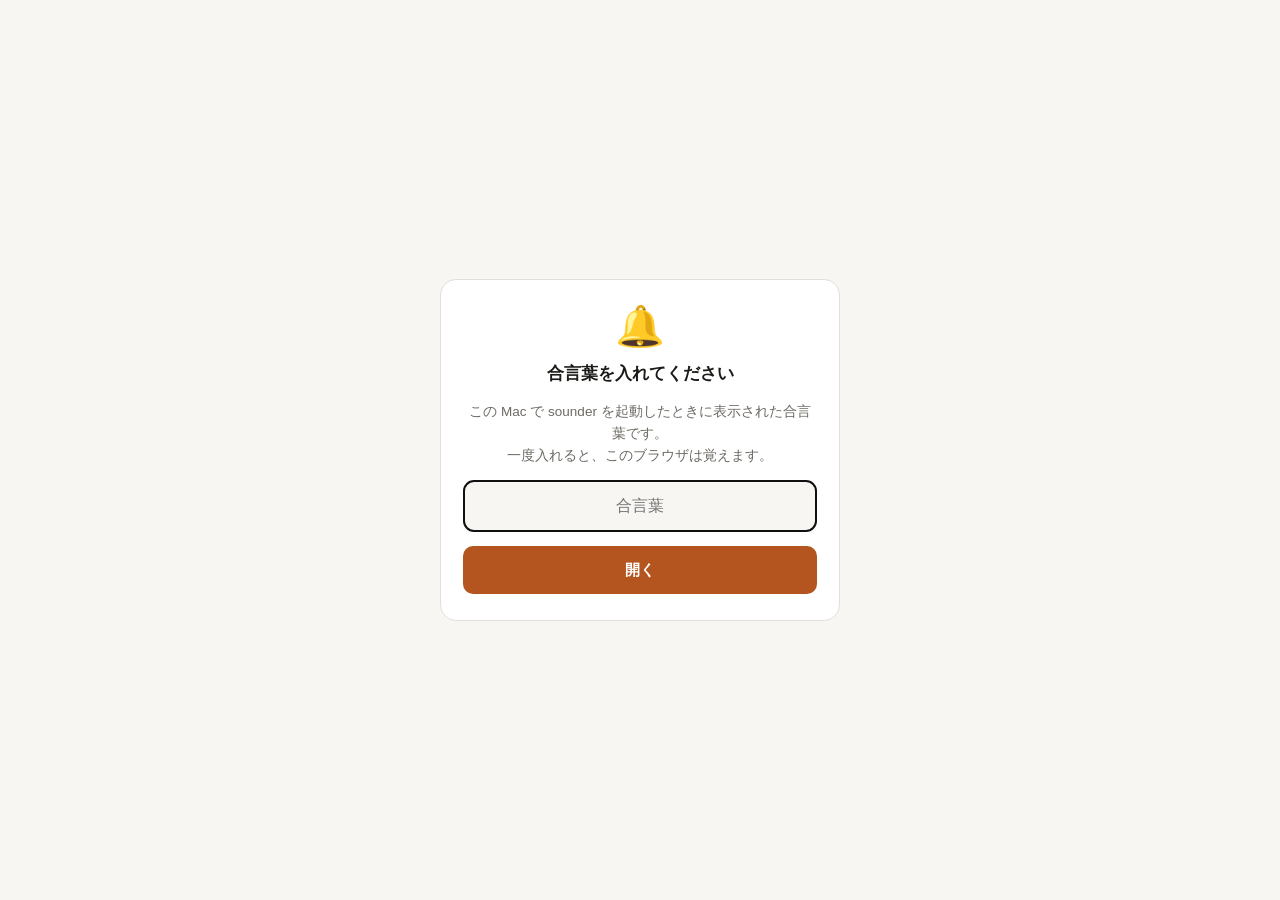
==== web/unlock.html @ 02d23c35 "ホーム画面用のアイコンと、合言葉の入力画面を追加 - sounder/icon.py で アプリアイコンの PNG を生成（標準ライブラリだけで描画）。   ホーム画面に追加したときページのスクリーン" ====
<!doctype html>
<html lang="ja">
<head>
<meta charset="utf-8">
<meta name="viewport" content="width=device-width, initial-scale=1, viewport-fit=cover">
<meta name="color-scheme" content="light dark">
<title>sounder — 合言葉</title>
<link rel="apple-touch-icon" href="/icon-180.png">
<style>
  :root { --bg: #f7f6f3; --surface: #fff; --line: #e2dfd8; --ink: #1c1b18; --ink-2: #6d6a63; --accent: #b4551f; }
  @media (prefers-color-scheme: dark) {
    :root { --bg: #151618; --surface: #1e2023; --line: #33373d; --ink: #edebe7; --ink-2: #a19e97; --accent: #e08a4e; }
  }
  * { box-sizing: border-box; }
  body {
    margin: 0; min-height: 100vh; display: grid; place-items: center; padding: 24px;
    background: var(--bg); color: var(--ink);
    font: 15px/1.6 -apple-system, BlinkMacSystemFont, "Hiragino Sans", "Noto Sans JP", sans-serif;
  }
  .card {
    background: var(--surface); border: 1px solid var(--line); border-radius: 16px;
    padding: 26px 22px; width: min(400px, 100%); display: grid; gap: 14px; text-align: center;
  }
  .mark { font-size: 40px; line-height: 1; }
  h1 { font-size: 17px; margin: 0; }
  p { margin: 0; font-size: 13.5px; color: var(--ink-2); }
  input {
    font: inherit; font-size: 16px; text-align: center; width: 100%;
    padding: 12px; border-radius: 10px; border: 1px solid var(--line);
    background: var(--bg); color: var(--ink);
  }
  button {
    font: inherit; font-size: 15px; font-weight: 600; cursor: pointer; width: 100%;
    padding: 12px; border-radius: 10px; border: 0; background: var(--accent); color: #fff;
  }
  .err { color: #a63232; font-size: 13px; }
</style>
</head>
<body>
<form class="card" id="f">
  <div class="mark" aria-hidden="true">🔔</div>
  <h1>合言葉を入れてください</h1>
  <p>この Mac で sounder を起動したときに表示された合言葉です。<br>
     一度入れると、このブラウザは覚えます。</p>
  <input type="password" id="t" autocomplete="current-password" inputmode="text"
         placeholder="合言葉" autofocus>
  <button type="submit">開く</button>
  <p class="err" id="e" hidden>合言葉が違うようです。もう一度お試しください。</p>
</form>
<script>
  var q = new URLSearchParams(location.search);
  if (q.get('t')) document.getElementById('e').hidden = false;
  document.getElementById('f').addEventListener('submit', function (ev) {
    ev.preventDefault();
    var v = document.getElementById('t').value.trim();
    if (v) location.href = '/?t=' + encodeURIComponent(v);
  });
</script>
</body>
</html>
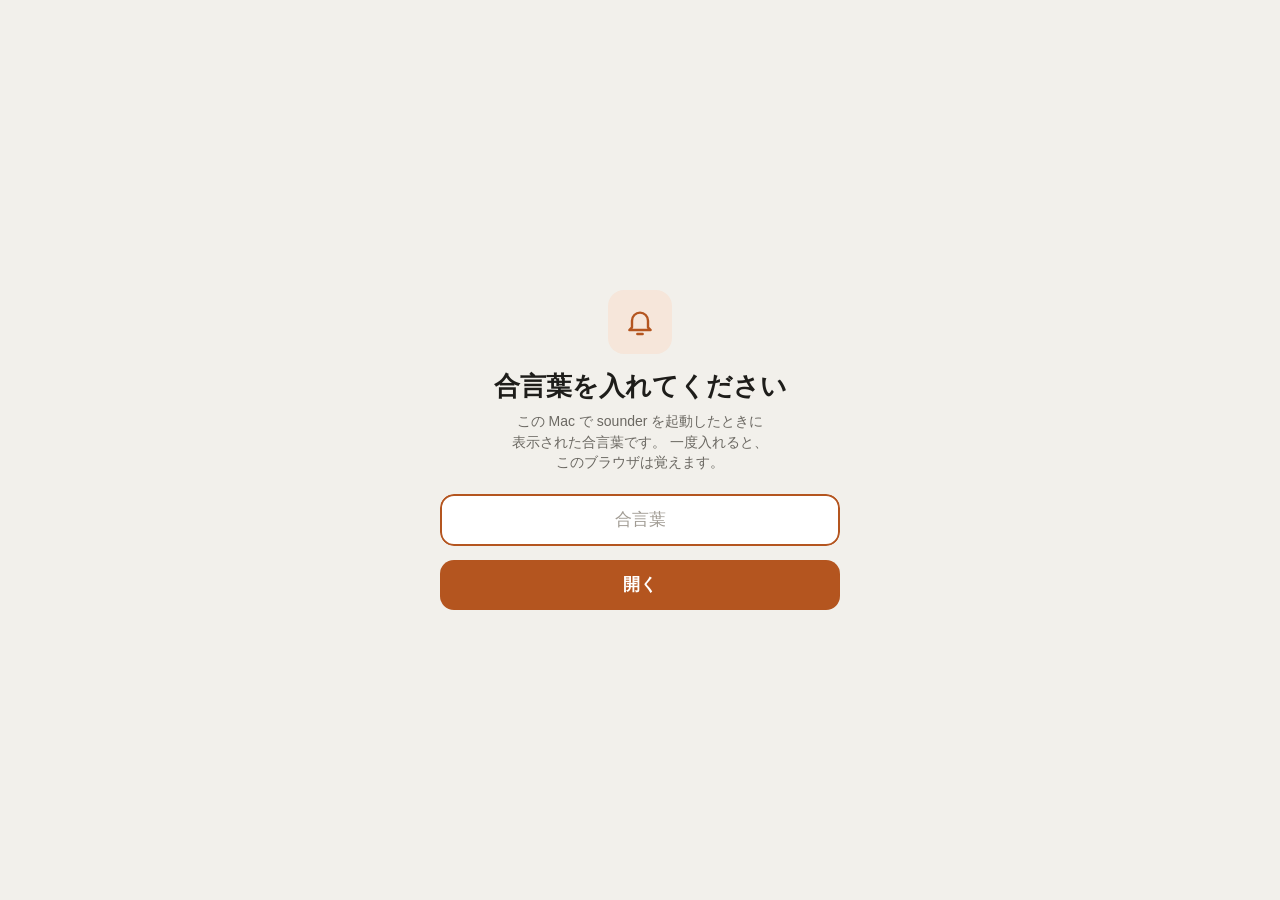
==== commit d1fc4361: "Web UI を B案（iOS 時計アプリ型）で main のデータモデルの上に作り直す 見た目と操作は B案（docs/ui-redesign-b.md）のまま、main の機能を中に入れた。  -" ====
--- a/web/unlock.html
+++ b/web/unlock.html
@@ -4,48 +4,79 @@
 <meta charset="utf-8">
 <meta name="viewport" content="width=device-width, initial-scale=1, viewport-fit=cover">
 <meta name="color-scheme" content="light dark">
+<meta name="theme-color" content="#f2f0eb" media="(prefers-color-scheme: light)">
+<meta name="theme-color" content="#141312" media="(prefers-color-scheme: dark)">
+<meta name="apple-mobile-web-app-capable" content="yes">
+<meta name="apple-mobile-web-app-title" content="sounder">
 <title>sounder — 合言葉</title>
 <link rel="apple-touch-icon" href="/icon-180.png">
+<link rel="icon" href="/icon-192.png" sizes="192x192">
+<!-- フォントとアイコンは合言葉なしでも配られる（sounder/server.py の _public） -->
 <style>
-  :root { --bg: #f7f6f3; --surface: #fff; --line: #e2dfd8; --ink: #1c1b18; --ink-2: #6d6a63; --accent: #b4551f; }
+  @font-face { font-family: "M PLUS Rounded 1c"; font-weight: 400; font-display: swap; src: url("/fonts/MPLUSRounded1c-Regular.woff2") format("woff2"); }
+  @font-face { font-family: "M PLUS Rounded 1c"; font-weight: 700; font-display: swap; src: url("/fonts/MPLUSRounded1c-Bold.woff2") format("woff2"); }
+  :root {
+    --bg: #f2f0eb; --surface: #fff; --fill: #efece6; --ink: #1e1d1a; --ink-2: #6b6862;
+    --ink-off: #a19c94; --accent: #b4551f; --accent-soft: #f6e6da; --err: #a63232;
+  }
   @media (prefers-color-scheme: dark) {
-    :root { --bg: #151618; --surface: #1e2023; --line: #33373d; --ink: #edebe7; --ink-2: #a19e97; --accent: #e08a4e; }
+    :root {
+      --bg: #141312; --surface: #1f1e1c; --fill: #2a2825; --ink: #eceae6; --ink-2: #9d9a94;
+      --ink-off: #6a665f; --accent: #e08a4e; --accent-soft: #3a2a1c; --err: #ef8a8a;
+    }
   }
   * { box-sizing: border-box; }
+  html { -webkit-text-size-adjust: 100%; text-size-adjust: 100%; background: var(--bg); }
   body {
-    margin: 0; min-height: 100vh; display: grid; place-items: center; padding: 24px;
+    margin: 0; min-height: 100vh; min-height: 100dvh;
+    display: flex; flex-direction: column; justify-content: center;
+    padding: calc(24px + env(safe-area-inset-top, 0px)) calc(16px + env(safe-area-inset-right, 0px))
+             calc(24px + env(safe-area-inset-bottom, 0px)) calc(16px + env(safe-area-inset-left, 0px));
     background: var(--bg); color: var(--ink);
-    font: 15px/1.6 -apple-system, BlinkMacSystemFont, "Hiragino Sans", "Noto Sans JP", sans-serif;
+    font: 17px/1.45 "M PLUS Rounded 1c", -apple-system, BlinkMacSystemFont, "Hiragino Sans", sans-serif;
+    word-break: auto-phrase; line-break: strict;
+    -webkit-font-smoothing: antialiased; -webkit-tap-highlight-color: transparent;
   }
-  .card {
-    background: var(--surface); border: 1px solid var(--line); border-radius: 16px;
-    padding: 26px 22px; width: min(400px, 100%); display: grid; gap: 14px; text-align: center;
+  form { width: 100%; max-width: 400px; margin: 0 auto; }
+  .tile {
+    width: 64px; height: 64px; margin: 0 auto 14px; border-radius: 16px;
+    display: flex; align-items: center; justify-content: center;
+    background: var(--accent-soft); color: var(--accent);
   }
-  .mark { font-size: 40px; line-height: 1; }
-  h1 { font-size: 17px; margin: 0; }
-  p { margin: 0; font-size: 13.5px; color: var(--ink-2); }
+  h1 { margin: 0 0 6px; font-size: 26px; font-weight: 700; text-align: center; }
+  .lead { margin: 0 16px 22px; font-size: 14px; color: var(--ink-2); text-align: center; }
+  .ph { display: inline-block; max-width: 100%; }
+  .group { background: var(--surface); border-radius: 14px; overflow: hidden; }
   input {
-    font: inherit; font-size: 16px; text-align: center; width: 100%;
-    padding: 12px; border-radius: 10px; border: 1px solid var(--line);
-    background: var(--bg); color: var(--ink);
+    display: block; width: 100%; min-height: 52px; padding: 0 16px; border: 0;
+    background: none; color: var(--ink); font: inherit; font-size: 17px; text-align: center;
   }
+  input::placeholder { color: var(--ink-off); }
+  input:focus-visible { outline: 2px solid var(--accent); outline-offset: -2px; border-radius: 14px; }
   button {
-    font: inherit; font-size: 15px; font-weight: 600; cursor: pointer; width: 100%;
-    padding: 12px; border-radius: 10px; border: 0; background: var(--accent); color: #fff;
+    display: block; width: 100%; min-height: 50px; margin-top: 14px; border: 0; border-radius: 14px;
+    background: var(--accent); color: #fff; font: inherit; font-size: 17px; font-weight: 700;
+    cursor: pointer; -webkit-tap-highlight-color: transparent; touch-action: manipulation;
   }
-  .err { color: #a63232; font-size: 13px; }
+  button:active { opacity: .7; }
+  .err { margin: 12px 16px 0; font-size: 14px; font-weight: 700; color: var(--err); text-align: center; }
+  [hidden] { display: none !important; }
 </style>
 </head>
 <body>
-<form class="card" id="f">
-  <div class="mark" aria-hidden="true">🔔</div>
+<form id="f">
+  <div class="tile" aria-hidden="true">
+    <svg viewBox="0 0 24 24" width="32" height="32" fill="none" stroke="currentColor" stroke-width="1.8" stroke-linecap="round" stroke-linejoin="round"><path d="M6 16v-5a6 6 0 0 1 12 0v5l2 2H4z"/><path d="M10 21h4"/></svg>
+  </div>
   <h1>合言葉を入れてください</h1>
-  <p>この Mac で sounder を起動したときに表示された合言葉です。<br>
-     一度入れると、このブラウザは覚えます。</p>
-  <input type="password" id="t" autocomplete="current-password" inputmode="text"
-         placeholder="合言葉" autofocus>
+  <p class="lead"><span class="ph">この Mac で sounder を起動したときに</span><span class="ph">表示された合言葉です。</span>
+     <span class="ph">一度入れると、</span><span class="ph">このブラウザは覚えます。</span></p>
+  <div class="group">
+    <input type="password" id="t" autocomplete="current-password" inputmode="text"
+           placeholder="合言葉" aria-label="合言葉" autofocus>
+  </div>
   <button type="submit">開く</button>
-  <p class="err" id="e" hidden>合言葉が違うようです。もう一度お試しください。</p>
+  <p class="err" id="e" role="alert" hidden><span class="ph">合言葉が違うようです。</span><span class="ph">もう一度お試しください。</span></p>
 </form>
 <script>
   var q = new URLSearchParams(location.search);
